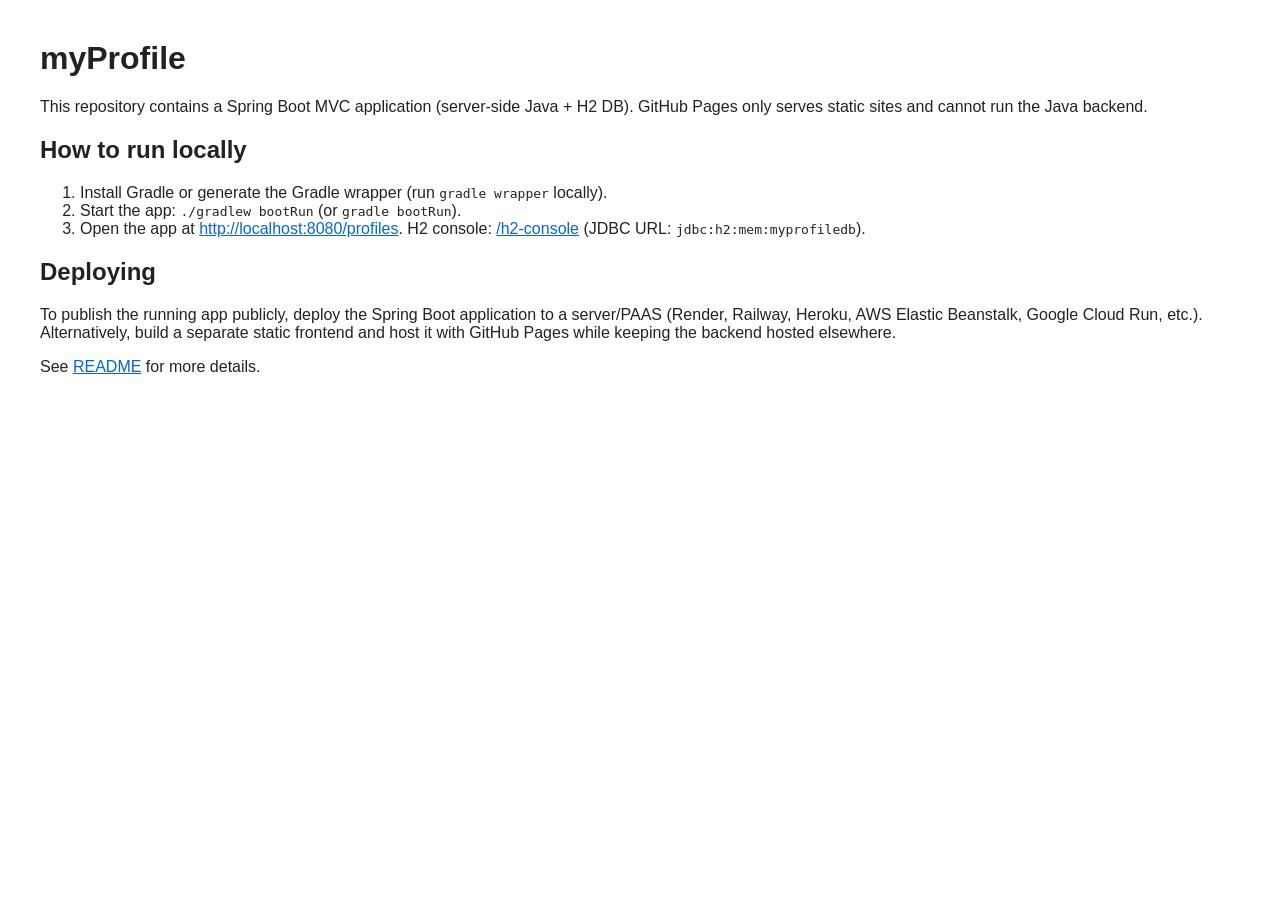
==== index.html @ 6698d820 "My first code" ====
<!doctype html>
<html>
  <head>
    <meta charset="utf-8" />
    <title>myProfile — Spring Boot app</title>
    <meta name="viewport" content="width=device-width,initial-scale=1">
    <style>body{font-family:Arial,Helvetica,sans-serif;margin:40px;color:#222}a{color:#0366d6}</style>
  </head>
  <body>
    <h1>myProfile</h1>
    <p>This repository contains a Spring Boot MVC application (server-side Java + H2 DB). GitHub Pages only serves static sites and cannot run the Java backend.</p>
    <h2>How to run locally</h2>
    <ol>
      <li>Install Gradle or generate the Gradle wrapper (run <code>gradle wrapper</code> locally).</li>
      <li>Start the app: <code>./gradlew bootRun</code> (or <code>gradle bootRun</code>).</li>
      <li>Open the app at <a href="http://localhost:8080/profiles">http://localhost:8080/profiles</a>. H2 console: <a href="http://localhost:8080/h2-console">/h2-console</a> (JDBC URL: <code>jdbc:h2:mem:myprofiledb</code>).</li>
    </ol>
    <h2>Deploying</h2>
    <p>To publish the running app publicly, deploy the Spring Boot application to a server/PAAS (Render, Railway, Heroku, AWS Elastic Beanstalk, Google Cloud Run, etc.). Alternatively, build a separate static frontend and host it with GitHub Pages while keeping the backend hosted elsewhere.</p>
    <p>See <a href="./README.md">README</a> for more details.</p>
  </body>
</html>
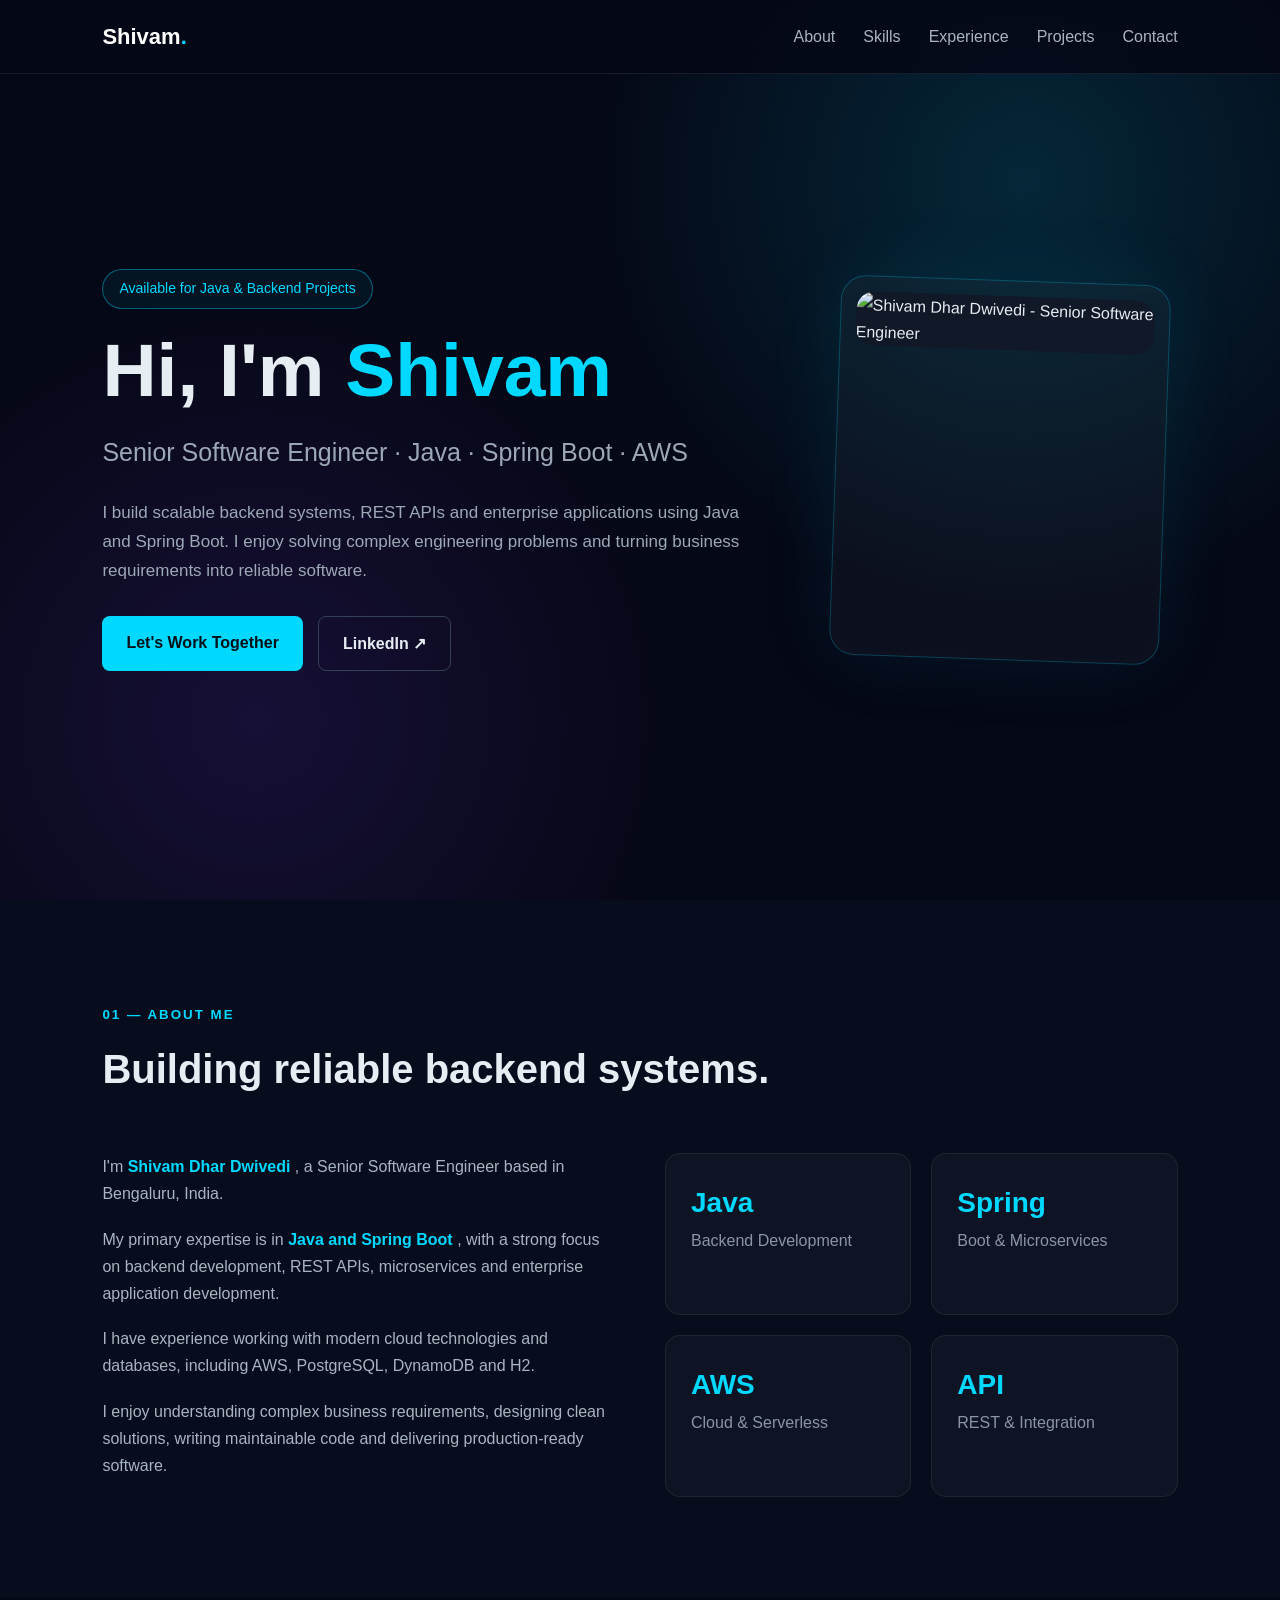
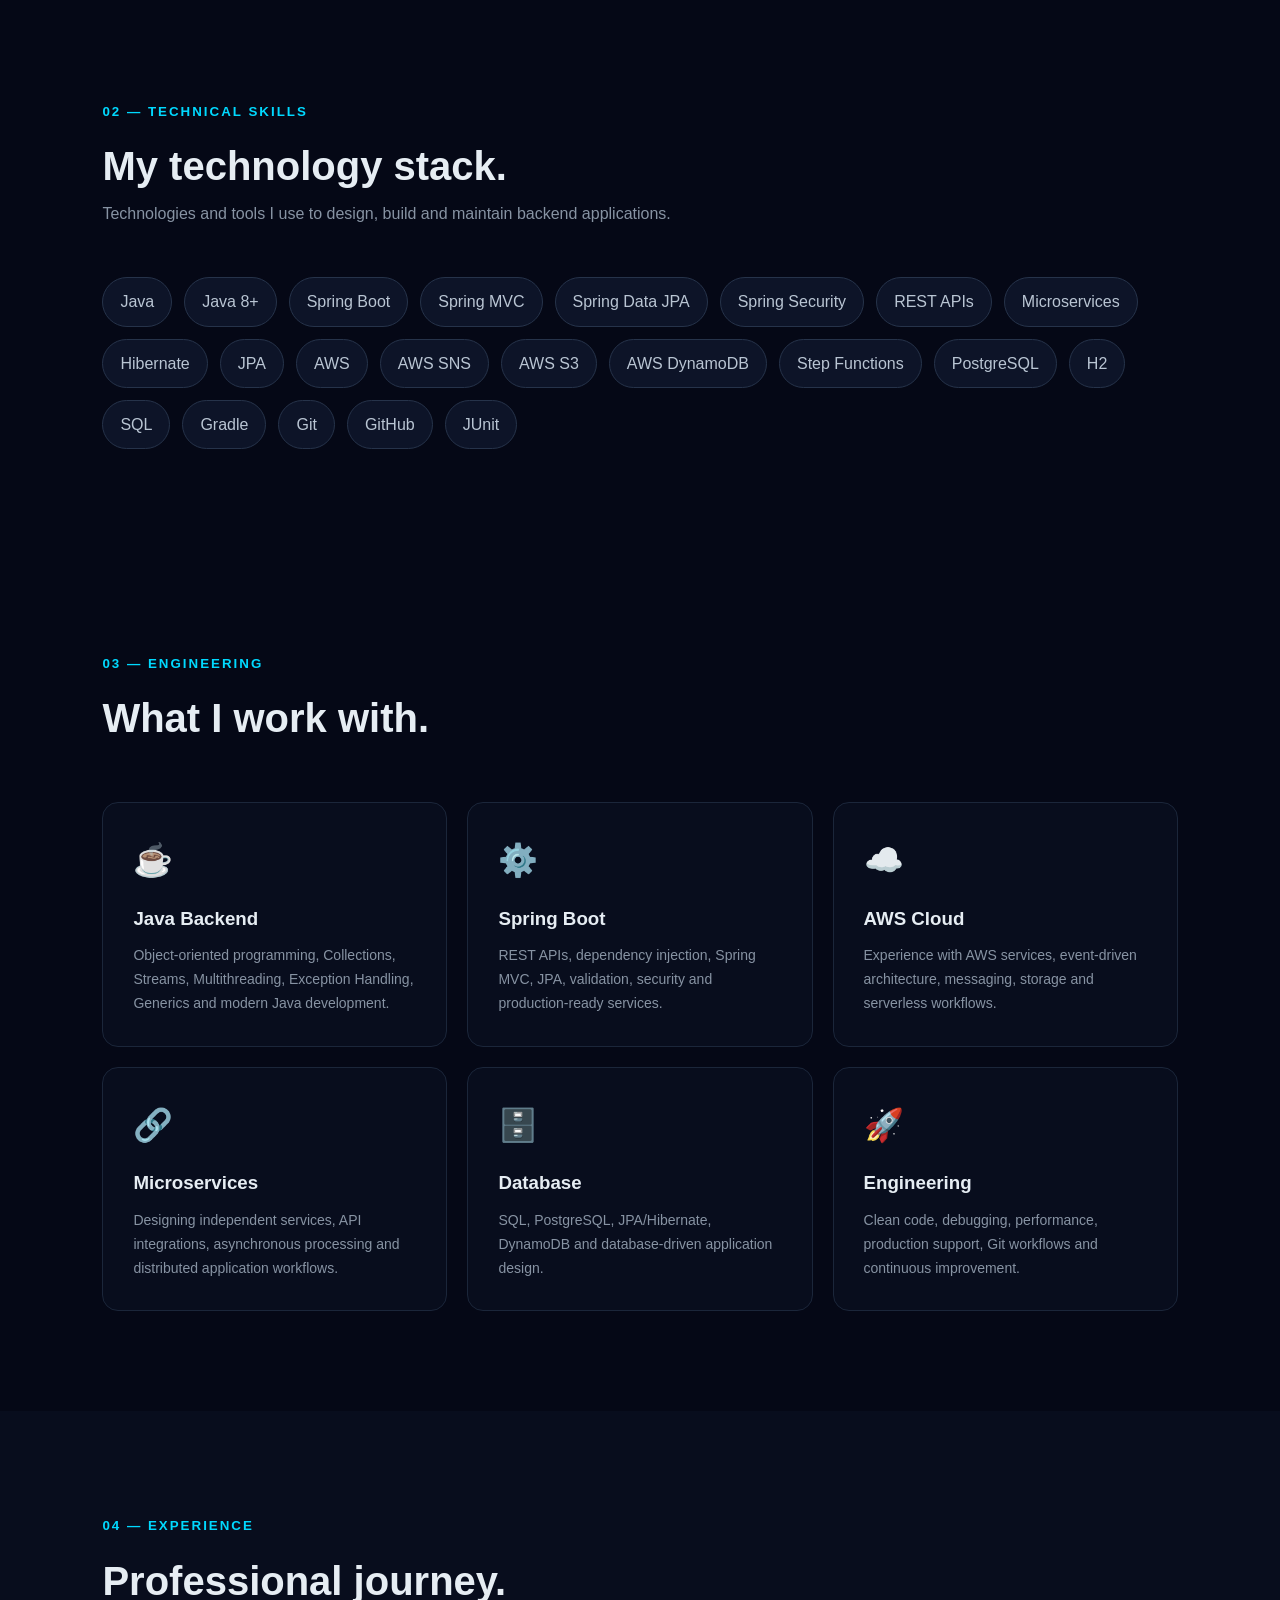
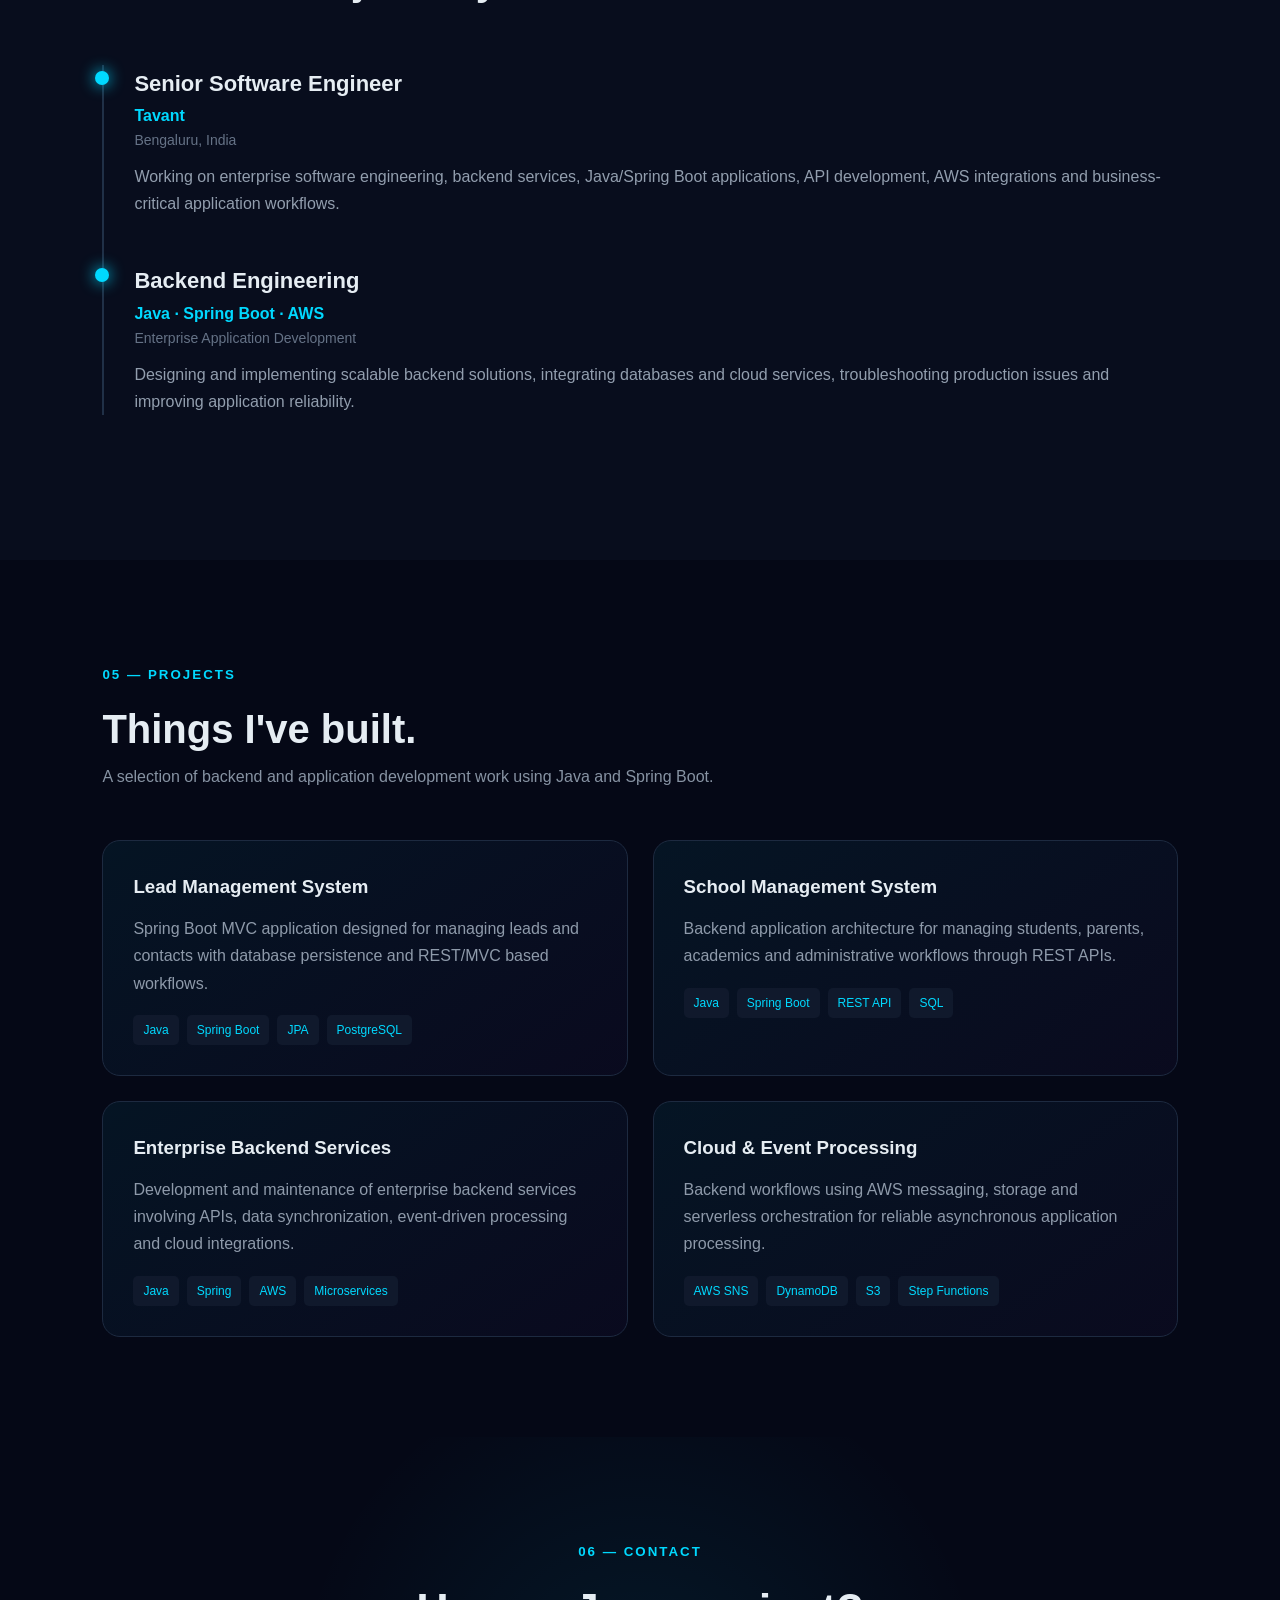
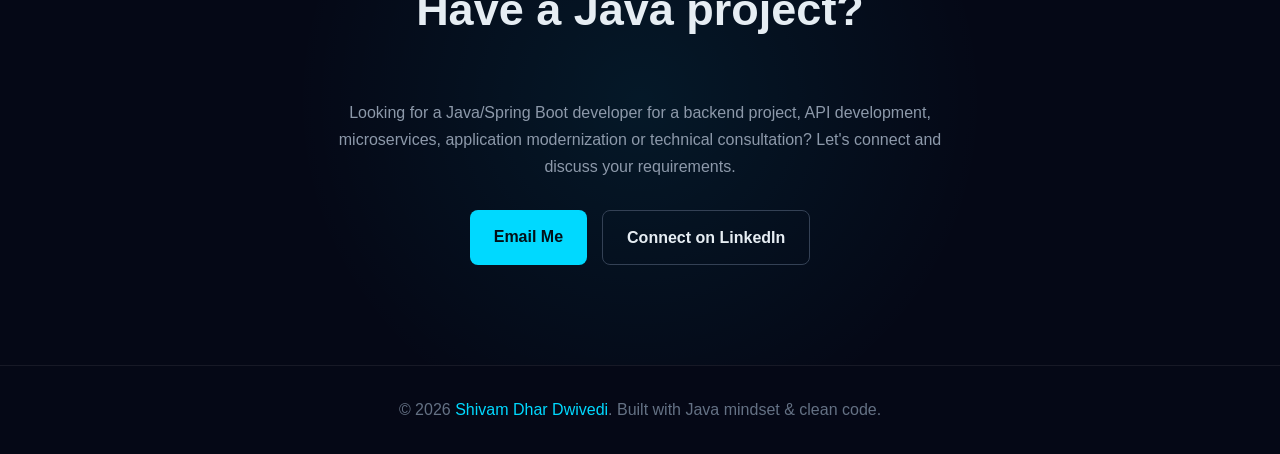
==== commit 94332d20: "My first code" ====
--- a/index.html
+++ b/index.html
@@ -1,22 +1,1239 @@
-<!doctype html>
-<html>
-  <head>
-    <meta charset="utf-8" />
-    <title>myProfile — Spring Boot app</title>
-    <meta name="viewport" content="width=device-width,initial-scale=1">
-    <style>body{font-family:Arial,Helvetica,sans-serif;margin:40px;color:#222}a{color:#0366d6}</style>
-  </head>
-  <body>
-    <h1>myProfile</h1>
-    <p>This repository contains a Spring Boot MVC application (server-side Java + H2 DB). GitHub Pages only serves static sites and cannot run the Java backend.</p>
-    <h2>How to run locally</h2>
-    <ol>
-      <li>Install Gradle or generate the Gradle wrapper (run <code>gradle wrapper</code> locally).</li>
-      <li>Start the app: <code>./gradlew bootRun</code> (or <code>gradle bootRun</code>).</li>
-      <li>Open the app at <a href="http://localhost:8080/profiles">http://localhost:8080/profiles</a>. H2 console: <a href="http://localhost:8080/h2-console">/h2-console</a> (JDBC URL: <code>jdbc:h2:mem:myprofiledb</code>).</li>
-    </ol>
-    <h2>Deploying</h2>
-    <p>To publish the running app publicly, deploy the Spring Boot application to a server/PAAS (Render, Railway, Heroku, AWS Elastic Beanstalk, Google Cloud Run, etc.). Alternatively, build a separate static frontend and host it with GitHub Pages while keeping the backend hosted elsewhere.</p>
-    <p>See <a href="./README.md">README</a> for more details.</p>
-  </body>
+<!DOCTYPE html>
+<html lang="en">
+<head>
+  <meta charset="UTF-8">
+  <meta name="viewport" content="width=device-width, initial-scale=1.0">
+
+  <title>Shivam Dhar Dwivedi | Senior Software Engineer | Java & Spring Boot</title>
+
+  <meta name="description"
+        content="Shivam Dhar Dwivedi - Senior Software Engineer specializing in Java, Spring Boot, REST APIs, Microservices, AWS and backend engineering.">
+
+  <meta name="keywords"
+        content="Shivam Dhar Dwivedi, Java Developer, Spring Boot Developer, Backend Developer, Microservices, AWS, REST API">
+
+  <meta name="author" content="Shivam Dhar Dwivedi">
+
+  <style>
+
+    * {
+        margin: 0;
+        padding: 0;
+        box-sizing: border-box;
+        scroll-behavior: smooth;
+    }
+
+    body {
+        font-family: "Inter", "Segoe UI", Arial, sans-serif;
+        background: #050816;
+        color: #e6edf3;
+        line-height: 1.7;
+    }
+
+    a {
+        text-decoration: none;
+        color: inherit;
+    }
+
+    /* =========================
+       NAVBAR
+    ========================== */
+
+    nav {
+        position: fixed;
+        top: 0;
+        width: 100%;
+        z-index: 1000;
+
+        display: flex;
+        justify-content: space-between;
+        align-items: center;
+
+        padding: 18px 8%;
+
+        background: rgba(5, 8, 22, 0.85);
+        backdrop-filter: blur(12px);
+
+        border-bottom: 1px solid rgba(255,255,255,0.08);
+    }
+
+    .logo {
+        font-size: 22px;
+        font-weight: 800;
+        color: #ffffff;
+    }
+
+    .logo span {
+        color: #00d9ff;
+    }
+
+    nav ul {
+        display: flex;
+        list-style: none;
+        gap: 28px;
+    }
+
+    nav ul li a {
+        color: #a9b4c2;
+        transition: 0.3s;
+    }
+
+    nav ul li a:hover {
+        color: #00d9ff;
+    }
+
+    /* =========================
+       HERO
+    ========================== */
+
+    .hero {
+        min-height: 100vh;
+
+        display: flex;
+        align-items: center;
+
+        padding: 120px 8% 80px;
+
+        background:
+            radial-gradient(circle at 80% 20%, rgba(0,217,255,0.15), transparent 35%),
+            radial-gradient(circle at 20% 80%, rgba(124,58,237,0.15), transparent 35%);
+    }
+
+    .hero-container {
+        max-width: 1200px;
+        width: 100%;
+        margin: auto;
+
+        display: grid;
+        grid-template-columns: 1.3fr 0.7fr;
+        gap: 60px;
+        align-items: center;
+    }
+
+    .badge {
+        display: inline-block;
+
+        padding: 7px 16px;
+        margin-bottom: 20px;
+
+        border: 1px solid rgba(0,217,255,0.4);
+        border-radius: 30px;
+
+        color: #00d9ff;
+        background: rgba(0,217,255,0.06);
+
+        font-size: 14px;
+    }
+
+    .hero h1 {
+        font-size: clamp(42px, 6vw, 75px);
+        line-height: 1.1;
+        margin-bottom: 20px;
+    }
+
+    .hero h1 span {
+        color: #00d9ff;
+    }
+
+    .hero h2 {
+        font-size: 25px;
+        color: #9da8b7;
+        margin-bottom: 25px;
+        font-weight: 500;
+    }
+
+    .hero p {
+        max-width: 700px;
+        color: #9da8b7;
+        font-size: 17px;
+        margin-bottom: 30px;
+    }
+
+    .buttons {
+        display: flex;
+        gap: 15px;
+        flex-wrap: wrap;
+    }
+
+    .btn {
+        padding: 13px 24px;
+        border-radius: 8px;
+        font-weight: 600;
+        transition: 0.3s;
+        display: inline-block;
+    }
+
+    .btn-primary {
+        background: #00d9ff;
+        color: #031018;
+    }
+
+    .btn-primary:hover {
+        transform: translateY(-3px);
+        box-shadow: 0 10px 30px rgba(0,217,255,0.25);
+    }
+
+    .btn-outline {
+        border: 1px solid #344155;
+        color: #e6edf3;
+    }
+
+    .btn-outline:hover {
+        border-color: #00d9ff;
+        color: #00d9ff;
+    }
+
+    /* =========================
+       PROFILE IMAGE
+    ========================== */
+
+    .profile-wrapper {
+        display: flex;
+        justify-content: center;
+    }
+
+    .profile-card {
+        width: 330px;
+        height: 380px;
+
+        border: 1px solid rgba(0,217,255,0.25);
+        border-radius: 25px;
+
+        padding: 15px;
+
+        background: rgba(255,255,255,0.03);
+
+        box-shadow:
+            0 0 80px rgba(0,217,255,0.08),
+            inset 0 0 30px rgba(255,255,255,0.02);
+
+        transform: rotate(2deg);
+    }
+
+    .profile-card img {
+        width: 100%;
+        height: 100%;
+
+        object-fit: cover;
+
+        border-radius: 18px;
+
+        background: #111827;
+    }
+
+    /* =========================
+       SECTIONS
+    ========================== */
+
+    section {
+        padding: 100px 8%;
+    }
+
+    .section-container {
+        max-width: 1200px;
+        margin: auto;
+    }
+
+    .section-title {
+        margin-bottom: 50px;
+    }
+
+    .section-title small {
+        color: #00d9ff;
+        font-weight: 700;
+        letter-spacing: 2px;
+        text-transform: uppercase;
+    }
+
+    .section-title h2 {
+        font-size: 40px;
+        margin-top: 8px;
+    }
+
+    .section-title p {
+        color: #8793a3;
+        max-width: 650px;
+    }
+
+    /* =========================
+       ABOUT
+    ========================== */
+
+    .about {
+        background: #080d1d;
+    }
+
+    .about-grid {
+        display: grid;
+        grid-template-columns: 1fr 1fr;
+        gap: 50px;
+    }
+
+    .about-text p {
+        color: #a9b4c2;
+        margin-bottom: 18px;
+    }
+
+    .highlight {
+        color: #00d9ff;
+        font-weight: 600;
+    }
+
+    .stats {
+        display: grid;
+        grid-template-columns: 1fr 1fr;
+        gap: 20px;
+    }
+
+    .stat {
+        padding: 25px;
+        border-radius: 15px;
+
+        background: rgba(255,255,255,0.03);
+        border: 1px solid rgba(255,255,255,0.07);
+    }
+
+    .stat h3 {
+        color: #00d9ff;
+        font-size: 28px;
+    }
+
+    .stat p {
+        color: #8995a5;
+    }
+
+    /* =========================
+       SKILLS
+    ========================== */
+
+    .skills {
+        display: flex;
+        flex-wrap: wrap;
+        gap: 12px;
+    }
+
+    .skill {
+        padding: 10px 17px;
+
+        border-radius: 30px;
+
+        background: #0d1428;
+        border: 1px solid #26334a;
+
+        color: #b9c5d3;
+
+        transition: 0.3s;
+    }
+
+    .skill:hover {
+        border-color: #00d9ff;
+        color: #00d9ff;
+        transform: translateY(-3px);
+    }
+
+    /* =========================
+       TECH STACK
+    ========================== */
+
+    .tech-grid {
+        display: grid;
+        grid-template-columns: repeat(3, 1fr);
+        gap: 20px;
+    }
+
+    .tech-card {
+        padding: 30px;
+
+        border-radius: 16px;
+
+        background: #080d1d;
+        border: 1px solid #1b263a;
+
+        transition: 0.3s;
+    }
+
+    .tech-card:hover {
+        transform: translateY(-7px);
+        border-color: rgba(0,217,255,0.5);
+    }
+
+    .tech-icon {
+        font-size: 32px;
+        margin-bottom: 15px;
+    }
+
+    .tech-card h3 {
+        margin-bottom: 10px;
+    }
+
+    .tech-card p {
+        color: #8793a3;
+        font-size: 14px;
+    }
+
+    /* =========================
+       EXPERIENCE
+    ========================== */
+
+    .experience {
+        background: #080d1d;
+    }
+
+    .timeline {
+        border-left: 2px solid #203047;
+        padding-left: 30px;
+    }
+
+    .timeline-item {
+        position: relative;
+        margin-bottom: 45px;
+    }
+
+    .timeline-item::before {
+        content: "";
+
+        position: absolute;
+
+        left: -39px;
+        top: 6px;
+
+        width: 14px;
+        height: 14px;
+
+        background: #00d9ff;
+        border-radius: 50%;
+
+        box-shadow: 0 0 15px #00d9ff;
+    }
+
+    .timeline-item h3 {
+        font-size: 22px;
+    }
+
+    .timeline-item .company {
+        color: #00d9ff;
+        font-weight: 600;
+    }
+
+    .timeline-item .date {
+        color: #657286;
+        font-size: 14px;
+    }
+
+    .timeline-item p {
+        color: #929eae;
+        margin-top: 10px;
+    }
+
+    /* =========================
+       PROJECTS
+    ========================== */
+
+    .project-grid {
+        display: grid;
+        grid-template-columns: repeat(2, 1fr);
+        gap: 25px;
+    }
+
+    .project {
+        padding: 30px;
+
+        border-radius: 18px;
+
+        background:
+            linear-gradient(
+                145deg,
+                rgba(0,217,255,0.06),
+                rgba(124,58,237,0.04)
+            );
+
+        border: 1px solid #1d2a40;
+
+        transition: 0.3s;
+    }
+
+    .project:hover {
+        transform: translateY(-6px);
+        border-color: #00d9ff;
+    }
+
+    .project h3 {
+        margin-bottom: 12px;
+    }
+
+    .project p {
+        color: #8e9aaa;
+        margin-bottom: 18px;
+    }
+
+    .project-tags {
+        display: flex;
+        gap: 8px;
+        flex-wrap: wrap;
+    }
+
+    .project-tags span {
+        padding: 5px 10px;
+
+        border-radius: 5px;
+
+        background: #10192c;
+
+        color: #00d9ff;
+
+        font-size: 12px;
+    }
+
+    /* =========================
+       CONTACT
+    ========================== */
+
+    .contact {
+        text-align: center;
+
+        background:
+            radial-gradient(circle at center,
+            rgba(0,217,255,0.08),
+            transparent 50%);
+    }
+
+    .contact h2 {
+        font-size: 45px;
+        margin-bottom: 15px;
+    }
+
+    .contact p {
+        color: #8d99aa;
+        max-width: 650px;
+        margin: 0 auto 30px;
+    }
+
+    .contact-buttons {
+        display: flex;
+        justify-content: center;
+        gap: 15px;
+        flex-wrap: wrap;
+    }
+
+    /* =========================
+       FOOTER
+    ========================== */
+
+    footer {
+        padding: 30px 8%;
+
+        border-top: 1px solid rgba(255,255,255,0.07);
+
+        text-align: center;
+
+        color: #647184;
+    }
+
+    footer span {
+        color: #00d9ff;
+    }
+
+    /* =========================
+       RESPONSIVE
+    ========================== */
+
+    @media(max-width: 900px) {
+
+        nav ul {
+            display: none;
+        }
+
+        .hero-container {
+            grid-template-columns: 1fr;
+            text-align: center;
+        }
+
+        .hero p {
+            margin-left: auto;
+            margin-right: auto;
+        }
+
+        .buttons {
+            justify-content: center;
+        }
+
+        .about-grid {
+            grid-template-columns: 1fr;
+        }
+
+        .tech-grid {
+            grid-template-columns: 1fr 1fr;
+        }
+
+        .project-grid {
+            grid-template-columns: 1fr;
+        }
+
+        .profile-wrapper {
+            order: -1;
+        }
+    }
+
+    @media(max-width: 600px) {
+
+        section {
+            padding: 70px 6%;
+        }
+
+        .hero {
+            padding-left: 6%;
+            padding-right: 6%;
+        }
+
+        .profile-card {
+            width: 260px;
+            height: 300px;
+        }
+
+        .tech-grid {
+            grid-template-columns: 1fr;
+        }
+
+        .stats {
+            grid-template-columns: 1fr;
+        }
+
+        .contact h2 {
+            font-size: 32px;
+        }
+    }
+
+  </style>
+</head>
+
+
+<body>
+
+<!-- =========================
+     NAVIGATION
+========================== -->
+
+<nav>
+
+  <div class="logo">
+    Shivam<span>.</span>
+  </div>
+
+  <ul>
+    <li><a href="#about">About</a></li>
+    <li><a href="#skills">Skills</a></li>
+    <li><a href="#experience">Experience</a></li>
+    <li><a href="#projects">Projects</a></li>
+    <li><a href="#contact">Contact</a></li>
+  </ul>
+
+</nav>
+
+
+<!-- =========================
+     HERO
+========================== -->
+
+<section class="hero">
+
+  <div class="hero-container">
+
+    <div>
+
+            <span class="badge">
+                Available for Java & Backend Projects
+            </span>
+
+      <h1>
+        Hi, I'm <span>Shivam</span>
+      </h1>
+
+      <h2>
+        Senior Software Engineer · Java · Spring Boot · AWS
+      </h2>
+
+      <p>
+        I build scalable backend systems, REST APIs and
+        enterprise applications using Java and Spring Boot.
+        I enjoy solving complex engineering problems and
+        turning business requirements into reliable software.
+      </p>
+
+      <div class="buttons">
+
+        <a class="btn btn-primary"
+           href="#contact">
+          Let's Work Together
+        </a>
+
+        <a class="btn btn-outline"
+           href="https://www.linkedin.com/in/shivamdhar369"
+           target="_blank">
+          LinkedIn ↗
+        </a>
+
+      </div>
+
+    </div>
+
+
+    <div class="profile-wrapper">
+
+      <div class="profile-card">
+
+        <!--
+            Rename your profile photo to:
+
+            profile.jpg
+
+            and keep it in the same folder
+            as this index.html file.
+        -->
+
+        <img
+                src="profile.jpg"
+                alt="Shivam Dhar Dwivedi - Senior Software Engineer"
+        >
+
+      </div>
+
+    </div>
+
+  </div>
+
+</section>
+
+
+<!-- =========================
+     ABOUT
+========================== -->
+
+<section class="about" id="about">
+
+  <div class="section-container">
+
+    <div class="section-title">
+
+      <small>01 — About Me</small>
+
+      <h2>Building reliable backend systems.</h2>
+
+    </div>
+
+
+    <div class="about-grid">
+
+      <div class="about-text">
+
+        <p>
+          I'm <span class="highlight">
+                    Shivam Dhar Dwivedi
+                    </span>, a Senior Software Engineer
+          based in Bengaluru, India.
+        </p>
+
+        <p>
+          My primary expertise is in
+          <span class="highlight">
+                    Java and Spring Boot
+                    </span>,
+          with a strong focus on backend development,
+          REST APIs, microservices and enterprise
+          application development.
+        </p>
+
+        <p>
+          I have experience working with modern
+          cloud technologies and databases, including
+          AWS, PostgreSQL, DynamoDB and H2.
+        </p>
+
+        <p>
+          I enjoy understanding complex business
+          requirements, designing clean solutions,
+          writing maintainable code and delivering
+          production-ready software.
+        </p>
+
+      </div>
+
+
+      <div class="stats">
+
+        <div class="stat">
+
+          <h3>Java</h3>
+
+          <p>
+            Backend Development
+          </p>
+
+        </div>
+
+
+        <div class="stat">
+
+          <h3>Spring</h3>
+
+          <p>
+            Boot & Microservices
+          </p>
+
+        </div>
+
+
+        <div class="stat">
+
+          <h3>AWS</h3>
+
+          <p>
+            Cloud & Serverless
+          </p>
+
+        </div>
+
+
+        <div class="stat">
+
+          <h3>API</h3>
+
+          <p>
+            REST & Integration
+          </p>
+
+        </div>
+
+      </div>
+
+    </div>
+
+  </div>
+
+</section>
+
+
+<!-- =========================
+     SKILLS
+========================== -->
+
+<section id="skills">
+
+  <div class="section-container">
+
+    <div class="section-title">
+
+      <small>02 — Technical Skills</small>
+
+      <h2>My technology stack.</h2>
+
+      <p>
+        Technologies and tools I use to design,
+        build and maintain backend applications.
+      </p>
+
+    </div>
+
+
+    <div class="skills">
+
+      <span class="skill">Java</span>
+      <span class="skill">Java 8+</span>
+      <span class="skill">Spring Boot</span>
+      <span class="skill">Spring MVC</span>
+      <span class="skill">Spring Data JPA</span>
+      <span class="skill">Spring Security</span>
+      <span class="skill">REST APIs</span>
+      <span class="skill">Microservices</span>
+      <span class="skill">Hibernate</span>
+      <span class="skill">JPA</span>
+      <span class="skill">AWS</span>
+      <span class="skill">AWS SNS</span>
+      <span class="skill">AWS S3</span>
+      <span class="skill">AWS DynamoDB</span>
+      <span class="skill">Step Functions</span>
+      <span class="skill">PostgreSQL</span>
+      <span class="skill">H2</span>
+      <span class="skill">SQL</span>
+      <span class="skill">Gradle</span>
+      <span class="skill">Git</span>
+      <span class="skill">GitHub</span>
+      <span class="skill">JUnit</span>
+
+    </div>
+
+  </div>
+
+</section>
+
+
+<!-- =========================
+     TECHNOLOGY
+========================== -->
+
+<section>
+
+  <div class="section-container">
+
+    <div class="section-title">
+
+      <small>03 — Engineering</small>
+
+      <h2>What I work with.</h2>
+
+    </div>
+
+
+    <div class="tech-grid">
+
+
+      <div class="tech-card">
+
+        <div class="tech-icon">☕</div>
+
+        <h3>Java Backend</h3>
+
+        <p>
+          Object-oriented programming, Collections,
+          Streams, Multithreading, Exception Handling,
+          Generics and modern Java development.
+        </p>
+
+      </div>
+
+
+      <div class="tech-card">
+
+        <div class="tech-icon">⚙️</div>
+
+        <h3>Spring Boot</h3>
+
+        <p>
+          REST APIs, dependency injection,
+          Spring MVC, JPA, validation,
+          security and production-ready services.
+        </p>
+
+      </div>
+
+
+      <div class="tech-card">
+
+        <div class="tech-icon">☁️</div>
+
+        <h3>AWS Cloud</h3>
+
+        <p>
+          Experience with AWS services,
+          event-driven architecture,
+          messaging, storage and serverless workflows.
+        </p>
+
+      </div>
+
+
+      <div class="tech-card">
+
+        <div class="tech-icon">🔗</div>
+
+        <h3>Microservices</h3>
+
+        <p>
+          Designing independent services,
+          API integrations, asynchronous processing
+          and distributed application workflows.
+        </p>
+
+      </div>
+
+
+      <div class="tech-card">
+
+        <div class="tech-icon">🗄️</div>
+
+        <h3>Database</h3>
+
+        <p>
+          SQL, PostgreSQL, JPA/Hibernate,
+          DynamoDB and database-driven application design.
+        </p>
+
+      </div>
+
+
+      <div class="tech-card">
+
+        <div class="tech-icon">🚀</div>
+
+        <h3>Engineering</h3>
+
+        <p>
+          Clean code, debugging, performance,
+          production support, Git workflows and
+          continuous improvement.
+        </p>
+
+      </div>
+
+    </div>
+
+  </div>
+
+</section>
+
+
+<!-- =========================
+     EXPERIENCE
+========================== -->
+
+<section class="experience" id="experience">
+
+  <div class="section-container">
+
+    <div class="section-title">
+
+      <small>04 — Experience</small>
+
+      <h2>Professional journey.</h2>
+
+    </div>
+
+
+    <div class="timeline">
+
+
+      <div class="timeline-item">
+
+        <h3>Senior Software Engineer</h3>
+
+        <div class="company">
+          Tavant
+        </div>
+
+        <div class="date">
+          Bengaluru, India
+        </div>
+
+        <p>
+          Working on enterprise software engineering,
+          backend services, Java/Spring Boot applications,
+          API development, AWS integrations and
+          business-critical application workflows.
+        </p>
+
+      </div>
+
+
+      <div class="timeline-item">
+
+        <h3>Backend Engineering</h3>
+
+        <div class="company">
+          Java · Spring Boot · AWS
+        </div>
+
+        <div class="date">
+          Enterprise Application Development
+        </div>
+
+        <p>
+          Designing and implementing scalable backend
+          solutions, integrating databases and
+          cloud services, troubleshooting production
+          issues and improving application reliability.
+        </p>
+
+      </div>
+
+
+    </div>
+
+  </div>
+
+</section>
+
+
+<!-- =========================
+     PROJECTS
+========================== -->
+
+<section id="projects">
+
+  <div class="section-container">
+
+    <div class="section-title">
+
+      <small>05 — Projects</small>
+
+      <h2>Things I've built.</h2>
+
+      <p>
+        A selection of backend and application development
+        work using Java and Spring Boot.
+      </p>
+
+    </div>
+
+
+    <div class="project-grid">
+
+
+      <div class="project">
+
+        <h3>Lead Management System</h3>
+
+        <p>
+          Spring Boot MVC application designed for
+          managing leads and contacts with database
+          persistence and REST/MVC based workflows.
+        </p>
+
+        <div class="project-tags">
+
+          <span>Java</span>
+          <span>Spring Boot</span>
+          <span>JPA</span>
+          <span>PostgreSQL</span>
+
+        </div>
+
+      </div>
+
+
+      <div class="project">
+
+        <h3>School Management System</h3>
+
+        <p>
+          Backend application architecture for managing
+          students, parents, academics and administrative
+          workflows through REST APIs.
+        </p>
+
+        <div class="project-tags">
+
+          <span>Java</span>
+          <span>Spring Boot</span>
+          <span>REST API</span>
+          <span>SQL</span>
+
+        </div>
+
+      </div>
+
+
+      <div class="project">
+
+        <h3>Enterprise Backend Services</h3>
+
+        <p>
+          Development and maintenance of enterprise
+          backend services involving APIs, data
+          synchronization, event-driven processing
+          and cloud integrations.
+        </p>
+
+        <div class="project-tags">
+
+          <span>Java</span>
+          <span>Spring</span>
+          <span>AWS</span>
+          <span>Microservices</span>
+
+        </div>
+
+      </div>
+
+
+      <div class="project">
+
+        <h3>Cloud & Event Processing</h3>
+
+        <p>
+          Backend workflows using AWS messaging,
+          storage and serverless orchestration for
+          reliable asynchronous application processing.
+        </p>
+
+        <div class="project-tags">
+
+          <span>AWS SNS</span>
+          <span>DynamoDB</span>
+          <span>S3</span>
+          <span>Step Functions</span>
+
+        </div>
+
+      </div>
+
+
+    </div>
+
+  </div>
+
+</section>
+
+
+<!-- =========================
+     CONTACT
+========================== -->
+
+<section class="contact" id="contact">
+
+  <div class="section-container">
+
+    <div class="section-title">
+
+      <small>06 — Contact</small>
+
+      <h2>Have a Java project?</h2>
+
+    </div>
+
+    <p>
+      Looking for a Java/Spring Boot developer for a
+      backend project, API development, microservices,
+      application modernization or technical consultation?
+
+      Let's connect and discuss your requirements.
+    </p>
+
+
+    <div class="contact-buttons">
+
+      <a
+              class="btn btn-primary"
+              href="mailto:YOUR_EMAIL@example.com">
+        Email Me
+      </a>
+
+
+      <a
+              class="btn btn-outline"
+              href="https://www.linkedin.com/in/shivamdhar369"
+              target="_blank">
+        Connect on LinkedIn
+      </a>
+
+    </div>
+
+  </div>
+
+</section>
+
+
+<!-- =========================
+     FOOTER
+========================== -->
+
+<footer>
+
+  <p>
+    © 2026 <span>Shivam Dhar Dwivedi</span>.
+    Built with Java mindset & clean code.
+  </p>
+
+</footer>
+
+
+</body>
 </html>
